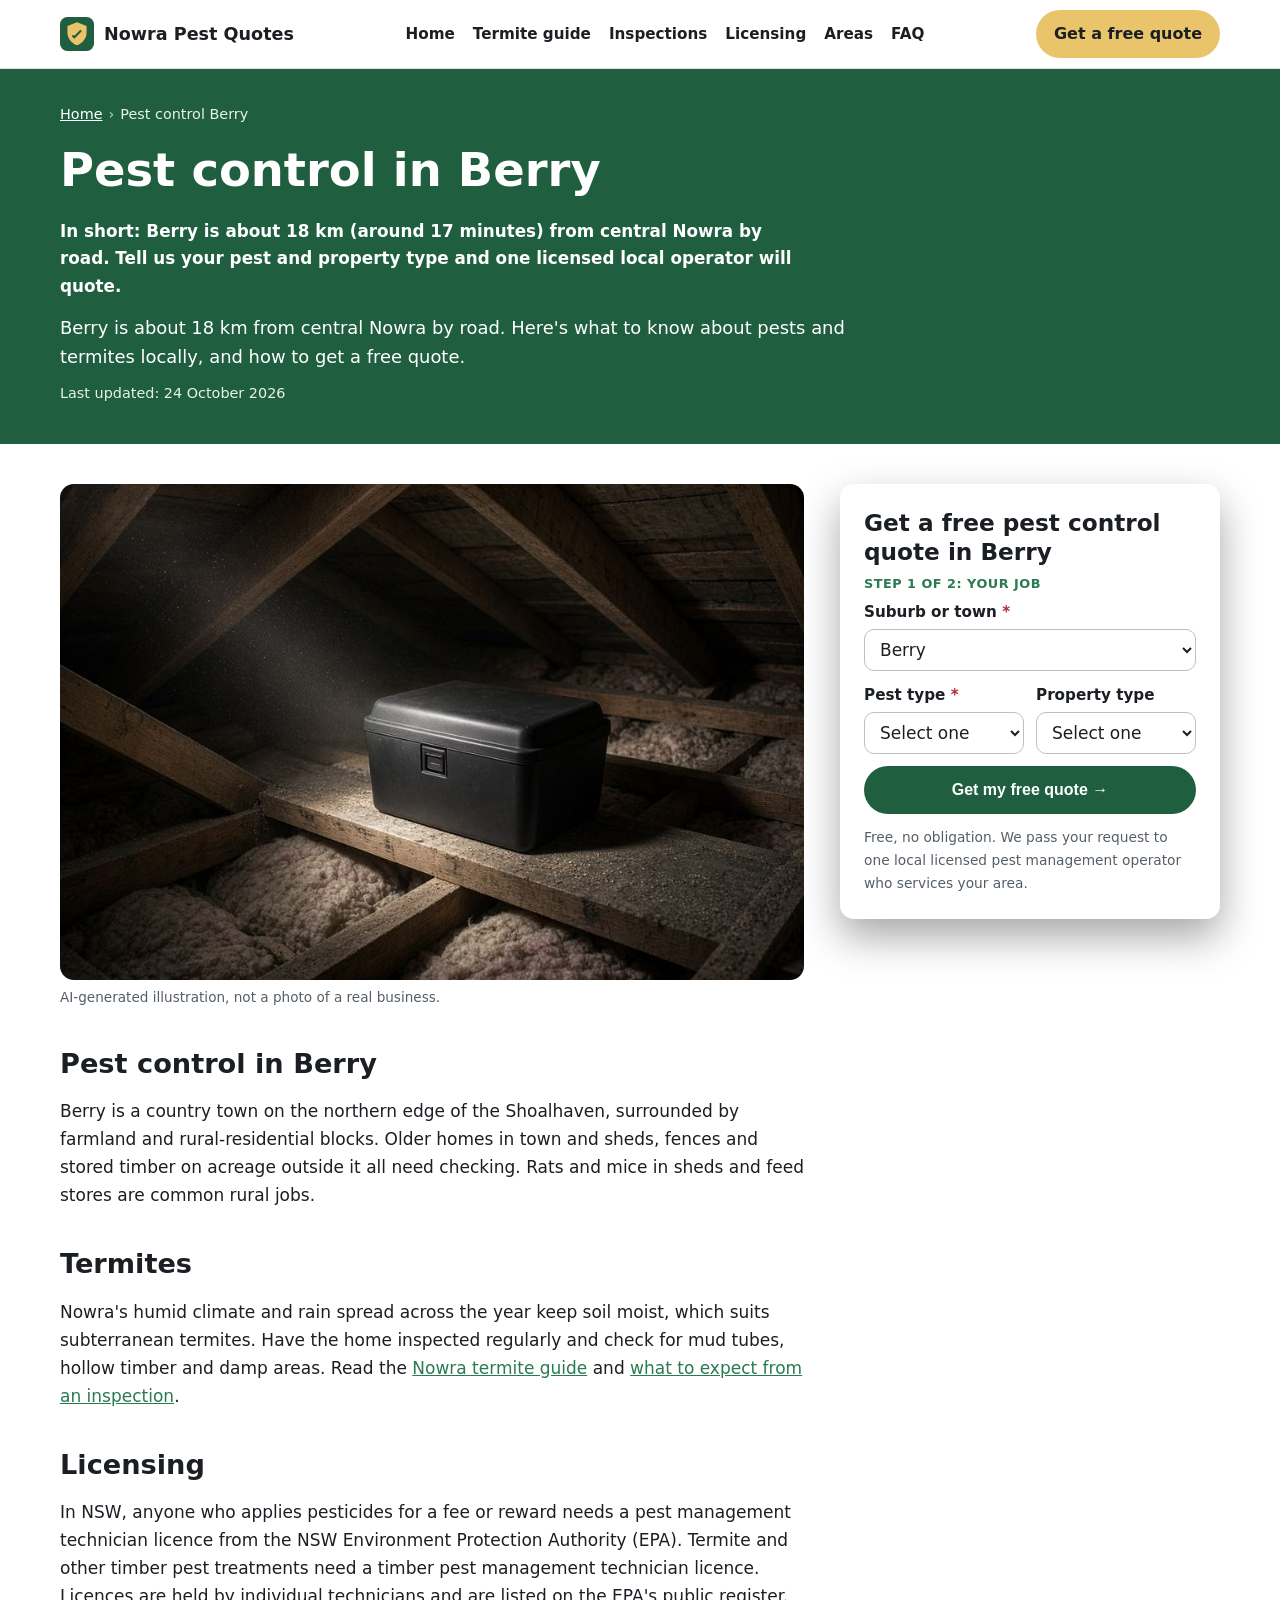
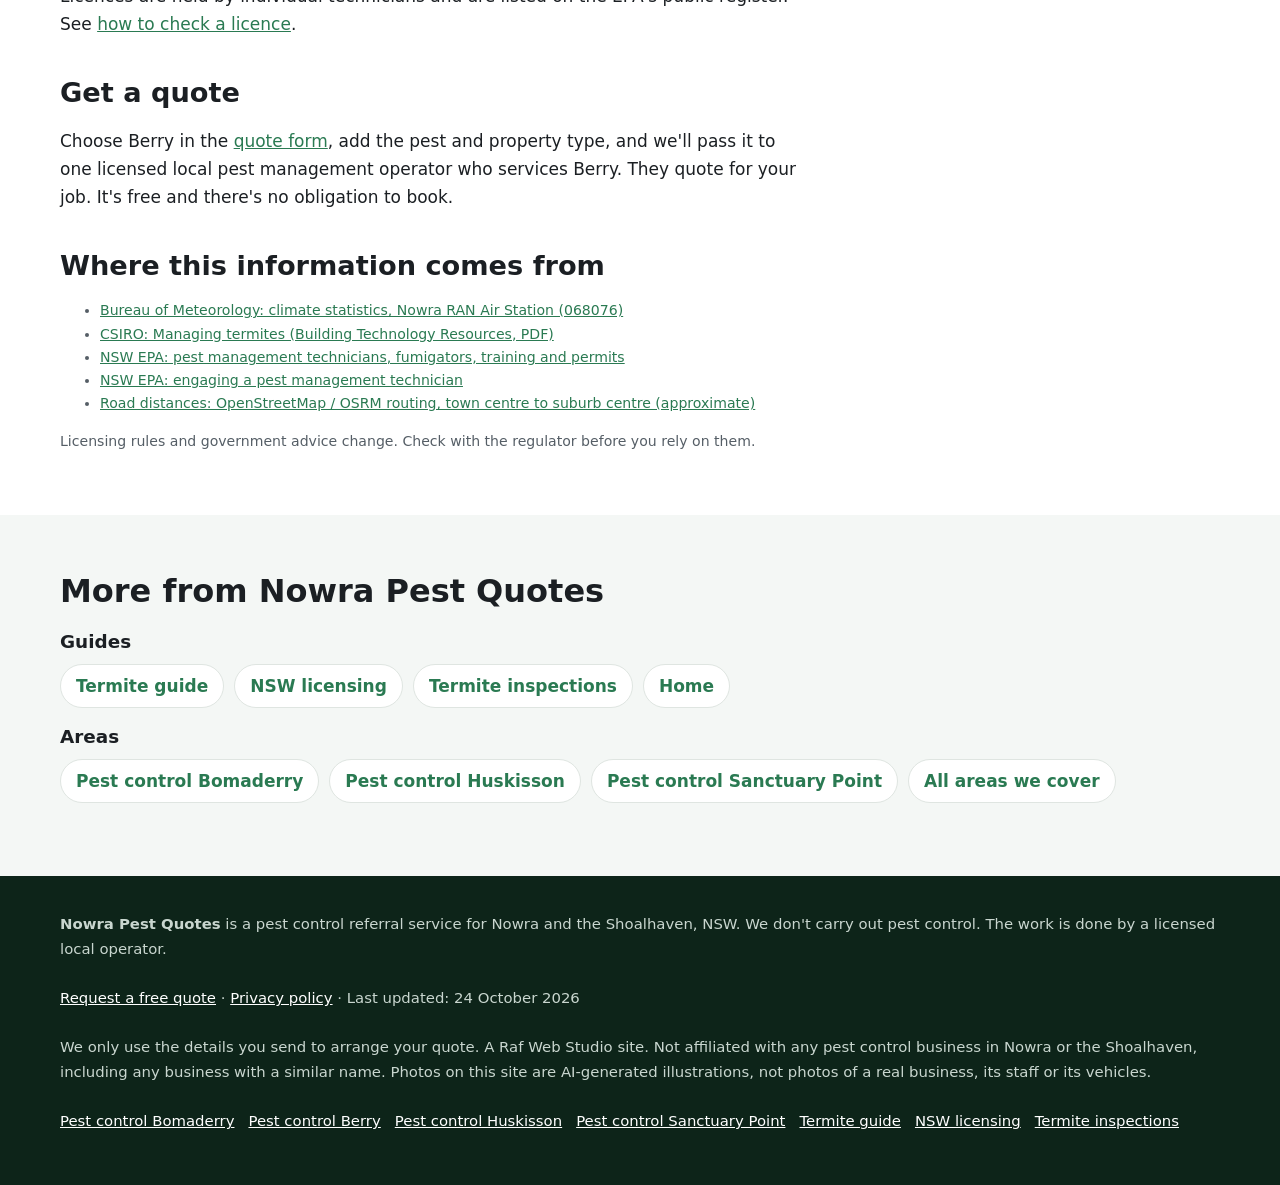
==== pest-control-berry/index.html @ e247e752 "Initial build: nowrapestcontrol.com pest control referral site (24 Oct 2026)" ====
<!doctype html>
<html lang="en-AU">
<head>
<meta charset="utf-8">
<!-- Search Console verification meta tag goes here once the property is created -->
<meta name="viewport" content="width=device-width, initial-scale=1">
<title>Pest Control Berry | Free Pest and Termite Quotes, Berry NSW</title>
<meta name="description" content="Pest control and termite inspection quotes in Berry, about 18 km from central Nowra. A free referral service: one licensed local operator quotes for your job.">
<link rel="canonical" href="https://nowrapestcontrol.com/pest-control-berry/">
<link rel="icon" href="/favicon.svg" type="image/svg+xml">
<meta name="theme-color" content="#1f5f3f">
<meta property="og:type" content="article">
<meta property="og:locale" content="en_AU">
<meta property="og:site_name" content="Nowra Pest Quotes">
<meta property="og:title" content="Pest Control Berry | Free Pest and Termite Quotes, Berry NSW">
<meta property="og:description" content="Pest control and termite inspection quotes in Berry, about 18 km from central Nowra. A free referral service: one licensed local operator quotes for your job.">
<meta property="og:url" content="https://nowrapestcontrol.com/pest-control-berry/">
<meta property="og:image" content="https://nowrapestcontrol.com/img/hero.jpg">
<meta name="twitter:card" content="summary_large_image">
<script>document.documentElement.classList.add('js')</script>
<link rel="stylesheet" href="/styles.css">

<!-- GA4: Google tag (gtag.js) goes here once the GA4 property for nowrapestcontrol.com is created.
<script async src="https://www.googletagmanager.com/gtag/js?id=G-XXXXXXXXXX"></script>
<script>window.dataLayer=window.dataLayer||[];function gtag(){dataLayer.push(arguments);}gtag('js',new Date());gtag('config','G-XXXXXXXXXX');</script>
-->

<script type="application/ld+json">
{
 "@context": "https://schema.org",
 "@type": "WebPage",
 "@id": "https://nowrapestcontrol.com/pest-control-berry/#webpage",
 "url": "https://nowrapestcontrol.com/pest-control-berry/",
 "name": "Pest Control Berry | Free Pest and Termite Quotes, Berry NSW",
 "description": "Pest control and termite inspection quotes in Berry, about 18 km from central Nowra. A free referral service: one licensed local operator quotes for your job.",
 "inLanguage": "en-AU",
 "dateModified": "2026-10-24",
 "isPartOf": {
  "@id": "https://nowrapestcontrol.com/#website"
 }
}
</script>
<script type="application/ld+json">
{
 "@context": "https://schema.org",
 "@type": "BreadcrumbList",
 "itemListElement": [
  {
   "@type": "ListItem",
   "position": 1,
   "name": "Home",
   "item": "https://nowrapestcontrol.com/"
  },
  {
   "@type": "ListItem",
   "position": 2,
   "name": "Pest control Berry",
   "item": "https://nowrapestcontrol.com/pest-control-berry/"
  }
 ]
}
</script>
<script type="application/ld+json">
{
 "@context": "https://schema.org",
 "@type": "Service",
 "@id": "https://nowrapestcontrol.com/pest-control-berry/#service",
 "name": "Pest control quotes in Berry",
 "serviceType": "Pest control",
 "description": "Pest control and termite inspection quotes in Berry, about 18 km from central Nowra. A free referral service: one licensed local operator quotes for your job.",
 "url": "https://nowrapestcontrol.com/pest-control-berry/",
 "provider": {
  "@id": "https://nowrapestcontrol.com/#business"
 },
 "areaServed": [
  {
   "@type": "Place",
   "name": "Berry, NSW"
  }
 ]
}
</script>
</head>
<body>
<a class="skip-link" href="#main">Skip to content</a>

<header class="site-header">
  <div class="wrap">
    <a class="brand" href="/" aria-label="Nowra Pest Quotes home">
      <svg viewBox="0 0 64 64" aria-hidden="true"><rect width="64" height="64" rx="14" fill="#1f5f3f"/><path d="M32 10 14 17v12c0 11 7.6 20.5 18 24 10.4-3.5 18-13 18-24V17z" fill="#e9c46a"/><path d="M27 41l-5-5 2.8-2.8L27 35.4l11.2-11.2L41 27z" fill="#1f5f3f"/></svg>
      Nowra Pest Quotes
    </a>
    <nav class="nav" aria-label="Main">
      <a href="/">Home</a>
      <a href="/termites-nowra/">Termite guide</a>
      <a href="/termite-inspection/">Inspections</a>
      <a href="/pest-control-licence-nsw/">Licensing</a>
      <a href="/#areas">Areas</a>
      <a href="/#faq">FAQ</a>
    </nav>
    <a class="btn btn-call header-call" href="#quote">Get a free quote</a>
  </div>
</header>

<main id="main">
<section class="page-hero" aria-labelledby="h1">
  <div class="wrap">
    <nav class="crumbs" aria-label="Breadcrumb"><ol><li><a href="https://nowrapestcontrol.com/">Home</a></li><li aria-current="page">Pest control Berry</li></ol></nav>
    <h1 id="h1">Pest control in Berry</h1>
    <p class="summary">In short: Berry is about 18 km (around 17 minutes) from central Nowra by road. Tell us your pest and property type and one licensed local operator will quote.</p>
    <p class="lead">Berry is about 18 km from central Nowra by road. Here's what to know about pests and termites locally, and how to get a free quote.</p>
    <p class="updated">Last updated: 24 October 2026</p>
  </div>
</section>
<div class="wrap page-grid">
  <article class="page-body">
<figure><img src="/img/card-rodent.jpg" width="900" height="600" style="aspect-ratio:3/2;object-fit:cover" alt="Illustration of a lockable rodent bait station in a roof space" decoding="async"><figcaption>AI-generated illustration, not a photo of a real business.</figcaption></figure>
<h2>Pest control in Berry</h2>
<p>Berry is a country town on the northern edge of the Shoalhaven, surrounded by farmland and rural-residential blocks. Older homes in town and sheds, fences and stored timber on acreage outside it all need checking. Rats and mice in sheds and feed stores are common rural jobs.</p>
<h2>Termites</h2>
<p>Nowra's humid climate and rain spread across the year keep soil moist, which suits subterranean termites. Have the home inspected regularly and check for mud tubes, hollow timber and damp areas. Read the <a href="/termites-nowra/">Nowra termite guide</a> and <a href="/termite-inspection/">what to expect from an inspection</a>.</p>
<h2>Licensing</h2>
<p>In NSW, anyone who applies pesticides for a fee or reward needs a pest management technician licence from the NSW Environment Protection Authority (EPA). Termite and other timber pest treatments need a timber pest management technician licence. Licences are held by individual technicians and are listed on the EPA's public register. See <a href="/pest-control-licence-nsw/">how to check a licence</a>.</p>
<h2>Get a quote</h2>
<p>Choose Berry in the <a href="#quote">quote form</a>, add the pest and property type, and we'll pass it to one licensed local pest management operator who services Berry. They quote for your job. It's free and there's no obligation to book.</p>
<h2>Where this information comes from</h2>
<ul class="sources"><li><a href="http://www.bom.gov.au/climate/averages/tables/cw_068076.shtml" rel="noopener">Bureau of Meteorology: climate statistics, Nowra RAN Air Station (068076)</a></li><li><a href="https://research.csiro.au/infratech/wp-content/uploads/sites/38/2024/12/3013%5FManagingTermites%5FWCAG.pdf" rel="noopener">CSIRO: Managing termites (Building Technology Resources, PDF)</a></li><li><a href="https://www.epa.nsw.gov.au/Your-environment/Pesticides/Licences-and-advice-for-occupational-pesticide-users/pest-management-technicians-fumigators-training-permits" rel="noopener">NSW EPA: pest management technicians, fumigators, training and permits</a></li><li><a href="https://www.epa.nsw.gov.au/Your-environment/Pesticides/pesticide-use-nsw/engaging-a-pest-management-technician" rel="noopener">NSW EPA: engaging a pest management technician</a></li><li><a href="https://www.openstreetmap.org/" rel="noopener">Road distances: OpenStreetMap / OSRM routing, town centre to suburb centre (approximate)</a></li></ul>
<p class="sources">Licensing rules and government advice change. Check with the regulator before you rely on them.</p>

  </article>
  <aside class="page-aside">
    <div class="hero-form-card" id="quote">
      <h2 id="quote-h">Get a free pest control quote in Berry</h2>
      <form class="quote-form two-step" id="quote-form" action="https://formsubmit.co/quotes@nowrapestcontrol.com" method="post" novalidate>
        <input type="hidden" name="_subject" value="New quote request – nowrapestcontrol.com">
        <input type="hidden" name="_captcha" value="true">
        <input type="hidden" name="_template" value="table">
        <input type="hidden" name="_next" value="https://nowrapestcontrol.com/thanks.html">
        <input type="text" name="_honey" style="display:none" tabindex="-1" autocomplete="off" aria-hidden="true">
        <input type="hidden" name="source" value="nowrapestcontrol.com">
        <input type="hidden" name="page" value="/pest-control-berry/">
        <fieldset class="step step-1">
          <legend class="step-label">Step 1 of 2: your job</legend>
          <div class="full"><label for="suburb">Suburb or town <span class="req" aria-hidden="true">*</span></label>
            <select id="suburb" name="suburb" required><option value="">Choose your suburb</option><option>Nowra</option><option>North Nowra</option><option>South Nowra</option><option>West Nowra</option><option>Bomaderry</option><option>Worrigee</option><option>Cambewarra</option><option>Terara</option><option selected>Berry</option><option>Shoalhaven Heads</option><option>Greenwell Point</option><option>Culburra Beach</option><option>Callala Bay</option><option>Huskisson</option><option>Vincentia</option><option>St Georges Basin</option><option>Sanctuary Point</option><option>Basin View</option><option>Erowal Bay</option><option>Sussex Inlet</option><option>Ulladulla</option><option value="Other">Other (tell us below)</option></select></div>
          <div class="full other-wrap"><label for="suburb_other">Other suburb or town</label><input id="suburb_other" name="suburb_other" type="text" autocomplete="address-level2"></div>
          <div><label for="pest">Pest type <span class="req" aria-hidden="true">*</span></label>
            <select id="pest" name="pest_type" required><option value="">Select one</option><option>Termites: inspection</option><option>Termites: treatment or barrier</option><option>Pre-purchase timber pest inspection</option><option>General pest treatment</option><option>Cockroaches</option><option>Spiders</option><option>Rats or mice</option><option>Ants</option><option>Possum in the roof (licensed handler only)</option><option>Other or not sure</option></select></div>
          <div><label for="property">Property type</label>
            <select id="property" name="property_type"><option value="Not stated">Select one</option><option>House</option><option>Unit or townhouse</option><option>Rental (tenant or landlord)</option><option>Home I'm buying</option><option>Business or commercial</option><option>Farm or rural property</option></select></div>
          <div class="full js-only"><button class="btn btn-primary btn-block" type="button" id="to-step-2">Get my free quote →</button></div>
          <p class="microcopy full">Free, no obligation. We pass your request to one local licensed pest management operator who services your area.</p>
          <p class="form-error full" id="step1-error" role="alert" hidden>Please choose your suburb and pest type.</p>
        </fieldset>
        <fieldset class="step step-2" id="step-2">
          <legend class="step-label">Step 2 of 2: your details</legend>
          <div><label for="name">Name <span class="req" aria-hidden="true">*</span></label><input id="name" name="name" type="text" autocomplete="name" required></div>
          <div><label for="phone">Phone <span class="req" aria-hidden="true">*</span></label><input id="phone" name="phone" type="tel" autocomplete="tel" inputmode="tel" required></div>
          <div><label for="email">Email</label><input id="email" name="email" type="email" autocomplete="email"></div>
          <div><label for="date">Preferred date</label><input id="date" name="preferred_date" type="date"></div>
          <div class="full"><label for="message">Anything else?</label><textarea id="message" name="message" rows="2" placeholder="e.g. raised timber floor, mud tubes on a pier, last treated years ago"></textarea></div>
          <p class="consent full">By sending this form you agree we can share your details with one local licensed pest management operator so they can quote for your job. See our <a href="/privacy.html">privacy policy</a>.</p>
          <div class="full step2-actions"><button class="btn btn-primary" type="submit">Send my quote request</button><button class="btn-link js-only" type="button" id="back-1">← Back</button></div>
        </fieldset>
      </form>
    </div>
  </aside>
</div>
<section class="alt" aria-labelledby="more-h">
  <div class="wrap">
    <h2 id="more-h">More from Nowra Pest Quotes</h2>
    <h3>Guides</h3>
    <ul class="link-list"><li><a href="/termites-nowra/">Termite guide</a></li><li><a href="/pest-control-licence-nsw/">NSW licensing</a></li><li><a href="/termite-inspection/">Termite inspections</a></li><li><a href="/">Home</a></li></ul>
    <h3>Areas</h3>
    <ul class="link-list"><li><a href="/pest-control-bomaderry/">Pest control Bomaderry</a></li><li><a href="/pest-control-huskisson/">Pest control Huskisson</a></li><li><a href="/pest-control-sanctuary-point/">Pest control Sanctuary Point</a></li><li><a href="/#areas">All areas we cover</a></li></ul>
  </div>
</section>
</main>

<footer class="site-footer">
  <div class="wrap">
    <p><strong>Nowra Pest Quotes</strong> is a pest control referral service for Nowra and the Shoalhaven, NSW. We don't carry out pest control. The work is done by a licensed local operator.</p>
    <p><a href="#quote">Request a free quote</a> · <a href="/privacy.html">Privacy policy</a> · Last updated: 24 October 2026</p>
    <p>We only use the details you send to arrange your quote. A Raf Web Studio site. Not affiliated with any pest control business in Nowra or the Shoalhaven, including any business with a similar name. Photos on this site are AI-generated illustrations, not photos of a real business, its staff or its vehicles.</p>
    <p class="footer-links"><a href="/pest-control-bomaderry/">Pest control Bomaderry</a> <a href="/pest-control-berry/">Pest control Berry</a> <a href="/pest-control-huskisson/">Pest control Huskisson</a> <a href="/pest-control-sanctuary-point/">Pest control Sanctuary Point</a> <a href="/termites-nowra/">Termite guide</a> <a href="/pest-control-licence-nsw/">NSW licensing</a> <a href="/termite-inspection/">Termite inspections</a></p>
  </div>
</footer>

<div class="mobile-call" aria-label="Quick contact">
  <a class="btn btn-call" href="#quote">Get a free quote</a>
</div>
<script src="/form.js" defer></script>
</body>
</html>
---- styles.css ----
:root{
  --green:#1f5f3f;--green-2:#2a7a52;--yellow:#e9c46a;--ink:#1b1f23;--muted:#555e66;
  --bg:#ffffff;--soft:#f4f7f5;--line:#dfe5e1;--radius:14px;--max:1200px;
}
*{box-sizing:border-box}
html{scroll-behavior:smooth}
body{margin:0;font-family:system-ui,-apple-system,"Segoe UI",Roboto,Arial,sans-serif;color:var(--ink);background:var(--bg);line-height:1.65;font-size:17px;padding-bottom:72px}
@media(min-width:800px){body{padding-bottom:0}}
img,svg{max-width:100%}
a{color:var(--green-2)}
a:focus-visible,button:focus-visible,input:focus-visible,select:focus-visible,textarea:focus-visible{outline:3px solid var(--yellow);outline-offset:2px}
.wrap{max-width:var(--max);margin:0 auto;padding:0 20px}
.skip-link{position:absolute;left:-999px;top:0;background:#fff;padding:8px 12px;z-index:100}
.skip-link:focus{left:8px}
h1,h2,h3{line-height:1.25;margin:0 0 .6em}
h1{font-size:clamp(1.9rem,4.5vw,2.9rem)}
h2{font-size:clamp(1.5rem,3vw,2rem);margin-top:0}
h3{font-size:1.15rem}
p{margin:0 0 1em}

/* header */
.site-header{background:#fff;border-bottom:1px solid var(--line);position:sticky;top:0;z-index:50}
.site-header .wrap{display:flex;align-items:center;justify-content:space-between;gap:16px;padding-top:10px;padding-bottom:10px}
.brand{display:flex;align-items:center;gap:10px;font-weight:800;color:var(--ink);text-decoration:none;font-size:1.1rem}
.brand svg{width:34px;height:34px}
.nav{display:none;gap:18px}
.nav a{color:var(--ink);text-decoration:none;font-weight:600;font-size:.95rem}
.nav a:hover{color:var(--green-2)}
@media(min-width:900px){.nav{display:flex}}

/* buttons */
.btn{display:inline-flex;align-items:center;justify-content:center;gap:8px;font-weight:700;border-radius:999px;padding:13px 22px;text-decoration:none;border:2px solid transparent;cursor:pointer;font-size:1rem}
.btn svg{width:20px;height:20px}
.btn-call{background:var(--yellow);color:#1b1f23}
.btn-call:hover{background:#e9c46a}
.btn-ghost{background:transparent;color:#fff;border-color:rgba(255,255,255,.7)}
.btn-ghost:hover{background:rgba(255,255,255,.12)}
.btn-primary{background:var(--green);color:#fff}
.btn-primary:hover{background:var(--green-2)}
.header-call{display:none}
@media(min-width:600px){.header-call{display:inline-flex;padding:9px 16px}}

/* hero */
.hero{background:linear-gradient(135deg,#1f5f3f 0%,#2a7a52 60%,#2a7a52 100%);color:#fff;padding:48px 0 56px}
.hero .wrap{display:grid;gap:32px}
@media(min-width:900px){.hero .wrap{grid-template-columns:1.15fr .85fr;align-items:center}}
.hero p.lead{font-size:1.15rem;color:#e6f2ec;max-width:38em}
.hero .ctas{display:flex;flex-wrap:wrap;gap:12px;margin:22px 0 18px}
.ticks{list-style:none;padding:0;margin:0;display:grid;gap:6px;color:#e6f2ec}
.ticks li{display:flex;gap:8px;align-items:flex-start}
.ticks svg{flex:0 0 20px;width:20px;height:20px;margin-top:3px}
.hero-card{background:#fff;color:var(--ink);border-radius:var(--radius);padding:22px;box-shadow:0 12px 30px rgba(0,0,0,.18)}
.hero-card h2{font-size:1.25rem}
.hero-card ol{margin:0;padding-left:1.2em}
.hero-card li{margin-bottom:.5em}

/* sections */
section{padding:56px 0}
section.alt{background:var(--soft)}
.intro{max-width:46em}
.grid{display:grid;gap:18px}
@media(min-width:700px){.grid-2{grid-template-columns:1fr 1fr}.grid-3{grid-template-columns:repeat(3,1fr)}}
.card{background:#fff;border:1px solid var(--line);border-radius:var(--radius);padding:20px}
.card .size{display:inline-block;background:var(--green);color:#fff;font-weight:800;border-radius:8px;padding:3px 10px;margin-bottom:8px}
.icon{width:36px;height:36px;color:var(--green);margin-bottom:6px}

table{width:100%;border-collapse:collapse;background:#fff;border-radius:var(--radius);overflow:hidden;border:1px solid var(--line)}
caption{text-align:left;font-weight:700;padding:0 0 10px}
th,td{padding:12px 14px;text-align:left;border-bottom:1px solid var(--line);vertical-align:top}
th{background:#e9f1ec;font-size:.95rem}
.table-scroll{overflow-x:auto}
.note{font-size:.93rem;color:var(--muted)}
.yes h3{color:var(--green)}
.no h3{color:#b02a37}
ul.clean{padding-left:1.1em;margin:0}
ul.clean li{margin-bottom:.35em}

.areas{display:flex;flex-wrap:wrap;gap:8px;list-style:none;padding:0;margin:0 0 1em}
.areas li{background:#fff;border:1px solid var(--line);border-radius:999px;padding:6px 14px;font-size:.95rem}

/* faq */
details{background:#fff;border:1px solid var(--line);border-radius:var(--radius);padding:4px 18px;margin-bottom:10px}
summary{cursor:pointer;font-weight:700;padding:12px 0;list-style:none}
summary::-webkit-details-marker{display:none}
summary::after{content:"+";float:right;font-size:1.3rem;line-height:1;color:var(--green)}
details[open] summary::after{content:"–"}

/* form */
.quote{background:var(--green);color:#fff}
.quote .wrap{display:grid;gap:28px}
@media(min-width:900px){.quote .wrap{grid-template-columns:.8fr 1.2fr}}
.quote p{color:#e6f2ec}
form.quote-form{background:#fff;color:var(--ink);border-radius:var(--radius);padding:22px;display:grid;gap:14px}
@media(min-width:600px){form.quote-form{grid-template-columns:1fr 1fr}.full{grid-column:1/-1}}
label{display:block;font-weight:600;font-size:.95rem;margin-bottom:4px}
input,select,textarea{width:100%;font:inherit;padding:11px 12px;border:1.5px solid #b8c4bd;border-radius:10px;background:#fff;color:var(--ink)}
textarea{min-height:110px;resize:vertical}
.req{color:#b02a37}
.consent{font-size:.88rem;color:var(--muted)}

/* footer */
.site-footer{background:#0d2419;color:#c9d6cf;padding:36px 0;font-size:.93rem}
.site-footer a{color:#fff}
.site-footer .wrap{display:grid;gap:10px}

/* sticky mobile call bar */
.mobile-call{position:fixed;left:0;right:0;bottom:0;z-index:60;display:flex;gap:8px;padding:10px 12px;background:#fff;border-top:1px solid var(--line);box-shadow:0 -6px 18px rgba(0,0,0,.08)}
.mobile-call .btn{flex:1;padding:12px 10px}
@media(min-width:800px){.mobile-call{display:none}}

.legal{max-width:46em;padding:40px 20px 60px;margin:0 auto}
.legal h1{font-size:2rem}

/* images */
.about-grid{display:grid;gap:28px;align-items:center}
@media(min-width:900px){.about-grid{grid-template-columns:1.2fr .8fr}}
figure{margin:0}
.photo img{width:100%;height:auto;display:block;border-radius:var(--radius)}
.photo figcaption,.size-figs figcaption{font-size:.85rem;color:var(--muted);margin-top:6px}
.local-photo{max-width:720px;margin-top:8px}
.size-figs{display:grid;gap:14px;margin:6px 0 10px;grid-template-columns:1fr}
@media(min-width:600px){.size-figs{grid-template-columns:1fr 1fr}}
.size-figs img{width:100%;height:auto;display:block;border-radius:10px;border:1px solid var(--line);background:#f4f7f5}
.size-figs figcaption{font-weight:700;color:var(--ink)}
.credits{font-size:.8rem;color:#9fb3a8}

/* banner hero */
.hero{position:relative;overflow:hidden;background:#0d2419;padding:56px 0 64px}
.hero-bg,.hero-bg img{position:absolute;inset:0;width:100%;height:100%}
.hero-bg img{object-fit:cover;object-position:center 40%;filter:brightness(1.08)}
.hero::before{content:"";position:absolute;inset:0;z-index:1;background:linear-gradient(90deg,rgba(8,24,16,.58) 0%,rgba(8,24,16,.36) 45%,rgba(8,24,16,.14) 100%)}
.hero .wrap.hero-grid{position:relative;z-index:2;display:grid;gap:32px;align-items:center}
@media(min-width:960px){.hero .wrap.hero-grid{grid-template-columns:1.05fr .95fr;gap:48px}.hero{padding:72px 0 80px}}
.hero h1{text-shadow:0 2px 4px rgba(0,0,0,.45),0 4px 22px rgba(0,0,0,.45)}
.hero .lead,.hero .updated{text-shadow:0 1px 3px rgba(0,0,0,.6)}
.hero-copy .ticks{margin:6px 0 20px}
.hero-copy .ctas{margin:0}
.hero-form-card{background:#fff;color:var(--ink);border-radius:var(--radius);padding:24px;box-shadow:0 18px 40px rgba(0,0,0,.35);scroll-margin-top:80px}
.hero-form-card h2{font-size:1.45rem;margin-bottom:.3em}
.hero-form-card .form-intro{color:var(--muted);font-size:.95rem;margin-bottom:12px}
.hero-form-card form.quote-form{padding:0;box-shadow:none;border-radius:0;gap:12px}
.hero-form-card input,.hero-form-card select,.hero-form-card textarea{padding:9px 11px}
.hero-form-card textarea{min-height:72px}
.hero-form-card .consent{margin:10px 0 0}
.photo-credit{position:absolute;right:10px;bottom:6px;z-index:2;margin:0;font-size:.72rem;color:rgba(255,255,255,.8)}
.photo-credit a{color:#fff}
.how-card{background:#fff;color:var(--ink);border-radius:var(--radius);padding:22px}
.how-card ol{margin:0;padding-left:1.2em}.how-card li{margin-bottom:.5em}

/* v2 */
.hero .lead{color:#fff}
.updated{font-size:.85rem;color:#e6f2ec;margin:14px 0 0}
.updated-dark{font-size:.9rem;color:var(--muted);font-weight:600;margin-top:-.4em}
fieldset{border:0;margin:0;padding:0;min-width:0}
.step{display:grid;gap:12px;grid-template-columns:1fr}
@media(min-width:600px){.step{grid-template-columns:1fr 1fr}}
.step-label{font-size:.8rem;font-weight:700;text-transform:uppercase;letter-spacing:.04em;color:var(--green-2);margin-bottom:6px;padding:0}
.step-2{margin-top:16px}
.js .is-step-1 .step-2{display:none}
.js .is-step-2 .step-1{display:none}
.js .is-step-2 .step-2{margin-top:0}
.js-only{display:none}
.js .js-only{display:block}
.js .step2-actions .js-only{display:inline-block}
.other-wrap{display:none}.other-wrap.show{display:block}
html:not(.js) .other-wrap{display:block}
.btn-block{width:100%}
.btn-link{background:none;border:0;color:var(--green-2);font:inherit;font-weight:600;cursor:pointer;margin-left:14px;text-decoration:underline}
.microcopy{font-size:.86rem;color:var(--muted);margin:0}
.form-error{color:#b02a37;font-weight:600;font-size:.9rem;margin:0}
[aria-invalid="true"]{border-color:#b02a37}
.hero-form-card .quote-form{display:block}
.trust{background:#0d2419;color:#e6f2ec;padding:16px 0}
.trust-list{list-style:none;margin:0 auto;display:grid;gap:10px 24px;grid-template-columns:1fr}
@media(min-width:700px){.trust-list{grid-template-columns:1fr 1fr}}
@media(min-width:1000px){.trust-list{grid-template-columns:repeat(4,1fr)}}
.trust-list li{display:flex;gap:8px;align-items:flex-start;font-size:.95rem}
.trust-list svg{flex:0 0 20px;width:20px;height:20px;color:var(--yellow);margin-top:3px}
.trust-list strong{color:#fff}
ol.steps{list-style:none;padding:0;margin:0 0 16px}
.step-num{display:inline-grid;place-items:center;width:34px;height:34px;border-radius:50%;background:var(--yellow);color:#1b1f23;font-weight:800;margin-bottom:8px}
.equiv{font-weight:700;color:var(--green-2);margin:-.2em 0 .5em}
.price-table td{white-space:nowrap}
.area-groups{display:grid;gap:8px 28px;margin-bottom:12px}
@media(min-width:800px){.area-groups{grid-template-columns:1fr 1fr}}
.area-group h3{font-size:1rem;margin:10px 0 8px}
/* photo cards */
.photo-cards{display:grid;gap:20px;grid-template-columns:1fr;margin:10px 0 28px}
@media(min-width:620px){.photo-cards{grid-template-columns:1fr 1fr}}
@media(min-width:1000px){.photo-cards{grid-template-columns:repeat(4,1fr)}}
.photo-card{position:relative;display:flex;flex-direction:column;background:#fff;border:1px solid var(--line);border-radius:var(--radius);overflow:hidden;text-decoration:none;color:var(--ink);box-shadow:0 6px 18px rgba(0,0,0,.06);transition:transform .15s,box-shadow .15s}
.photo-card:hover{transform:translateY(-2px);box-shadow:0 10px 24px rgba(0,0,0,.1)}
.pc-img{display:block;aspect-ratio:4/3;overflow:hidden;background:#f4f7f5}
.pc-img img{width:100%;height:100%;object-fit:cover;display:block}
.pc-svg img{object-fit:contain;padding:12px}
.pc-icon{position:absolute;left:18px;top:-26px;width:52px;height:52px;border-radius:50%;background:var(--yellow);color:#0d2419;display:grid;place-items:center;border:4px solid #fff;box-shadow:0 4px 10px rgba(0,0,0,.15)}
.pc-icon svg{width:24px;height:24px}
.pc-body{position:relative;display:block;padding:34px 18px 18px}
.pc-title{display:block;font-size:1.1rem;margin-bottom:6px}
.pc-text{display:block;font-size:.95rem;color:var(--muted)}
.more-jobs h3{margin-bottom:.4em}
/* truck band */
.band-wrap{padding:8px 0 48px}
.truck-band{position:relative;border-radius:var(--radius);overflow:hidden;min-height:260px;display:flex;align-items:flex-end}
.truck-band img{position:absolute;inset:0;width:100%;height:100%;object-fit:cover;object-position:center 60%}
.truck-band::after{content:"";position:absolute;inset:0;background:linear-gradient(90deg,rgba(8,24,16,.72) 0%,rgba(8,24,16,.35) 55%,rgba(8,24,16,0) 100%)}
.band-text{position:relative;z-index:1;padding:28px;max-width:560px}
.band-line{color:#fff;font-size:clamp(1.4rem,3vw,2rem);font-weight:800;line-height:1.2;margin:0 0 16px;text-shadow:0 2px 8px rgba(0,0,0,.4)}
@media(min-width:900px){.truck-band{min-height:420px;align-items:center}.band-text{padding:44px}}
.closing-inner{display:grid;gap:12px;align-items:center}
@media(min-width:900px){.quote .wrap.closing-inner{grid-template-columns:1fr auto}}
.closing-grid{display:grid;gap:28px;align-items:center}
@media(min-width:900px){.quote .wrap.closing-grid{grid-template-columns:.9fr 1.1fr}}
.closing-photo img{width:100%;height:auto;display:block;border-radius:var(--radius);box-shadow:0 12px 30px rgba(0,0,0,.25)}

/* How it works step photos */
.step-card{padding:0;overflow:hidden;display:flex;flex-direction:column}
.step-img{display:block;aspect-ratio:3/2;background:#e9efe9}
.step-img img{display:block;width:100%;height:100%;object-fit:cover;border-radius:var(--radius) var(--radius) 0 0}
.step-body{position:relative;padding:30px 20px 20px}
.step-card .step-num{position:absolute;top:-21px;left:20px;width:42px;height:42px;margin:0;font-size:1.1rem;border:3px solid #fff;box-shadow:0 2px 6px rgba(0,0,0,.18)}
.step-card h3{margin-top:0}

/* seo-pages-v1 */
.page-hero{background:var(--green);color:#fff;padding:34px 0 38px}
.page-hero h1{color:#fff;margin-bottom:.4em}
.page-hero .lead{color:#fff;font-size:1.12rem;max-width:44em;margin-bottom:.6em}
.page-hero .updated{color:#e6f2ec;font-size:.9rem;margin:0}
.crumbs{font-size:.9rem;margin-bottom:14px;color:#e6f2ec}
.crumbs ol{list-style:none;padding:0;margin:0;display:flex;flex-wrap:wrap;gap:6px}
.crumbs li+li::before{content:"›";margin-right:6px;opacity:.8}
.crumbs a{color:#fff}
.page-grid{display:grid;gap:36px;padding-top:40px;padding-bottom:48px}
@media(min-width:960px){.page-grid{grid-template-columns:minmax(0,1fr) 380px;align-items:start}.page-aside{position:sticky;top:84px}}
.page-body h2{margin-top:1.4em;font-size:clamp(1.3rem,2.6vw,1.7rem)}
.page-body h2:first-child{margin-top:0}
.page-body figure{margin:0 0 1.4em}
.page-body figure img{width:100%;height:auto;border-radius:var(--radius);display:block}
.page-body figcaption{font-size:.85rem;color:var(--muted);margin-top:6px}
.page-body table{width:100%;border-collapse:collapse;margin:0 0 1.2em}
.page-body th,.page-body td{border:1px solid var(--line);padding:8px 10px;text-align:left;vertical-align:top}
.page-body .callout{background:var(--soft);border-left:4px solid var(--green);padding:14px 16px;border-radius:8px;margin:0 0 1.2em}
.page-body .sources{font-size:.88rem;color:var(--muted)}
.link-list{display:flex;flex-wrap:wrap;gap:10px;list-style:none;padding:0;margin:0 0 1em}
.link-list a{display:inline-block;background:#fff;border:1px solid var(--line);border-radius:999px;padding:7px 15px;text-decoration:none;font-weight:600}
.link-list a:hover{border-color:var(--green)}
.areas a{text-decoration:none;font-weight:600}
.guide-cards{display:grid;gap:16px}
@media(min-width:700px){.guide-cards{grid-template-columns:repeat(3,1fr)}}
.guide-cards a{display:block;background:#fff;border:1px solid var(--line);border-radius:var(--radius);padding:18px;text-decoration:none;color:var(--ink)}
.guide-cards a strong{display:block;color:var(--green-2);font-size:1.08rem;margin-bottom:4px}
.guide-cards a:hover{border-color:var(--green)}
.footer-links{display:flex;flex-wrap:wrap;gap:6px 14px}

/* summary-v1 */
.summary{font-size:1.05rem;font-weight:600;max-width:44em;margin:0 0 .7em}
.hero .summary,.page-hero .summary{color:#fff}

/* site-specific */
.photo-note{font-size:.8rem;color:var(--muted);margin-top:8px}
.disclaimer{background:#fff8e6;border:1px solid #f0d58a;border-radius:var(--radius);padding:16px 18px;font-size:.95rem}

/* summary-v1 */
.summary{font-size:1.05rem;font-weight:600;max-width:44em;margin:0 0 .7em}
.hero .summary,.page-hero .summary{color:#fff}
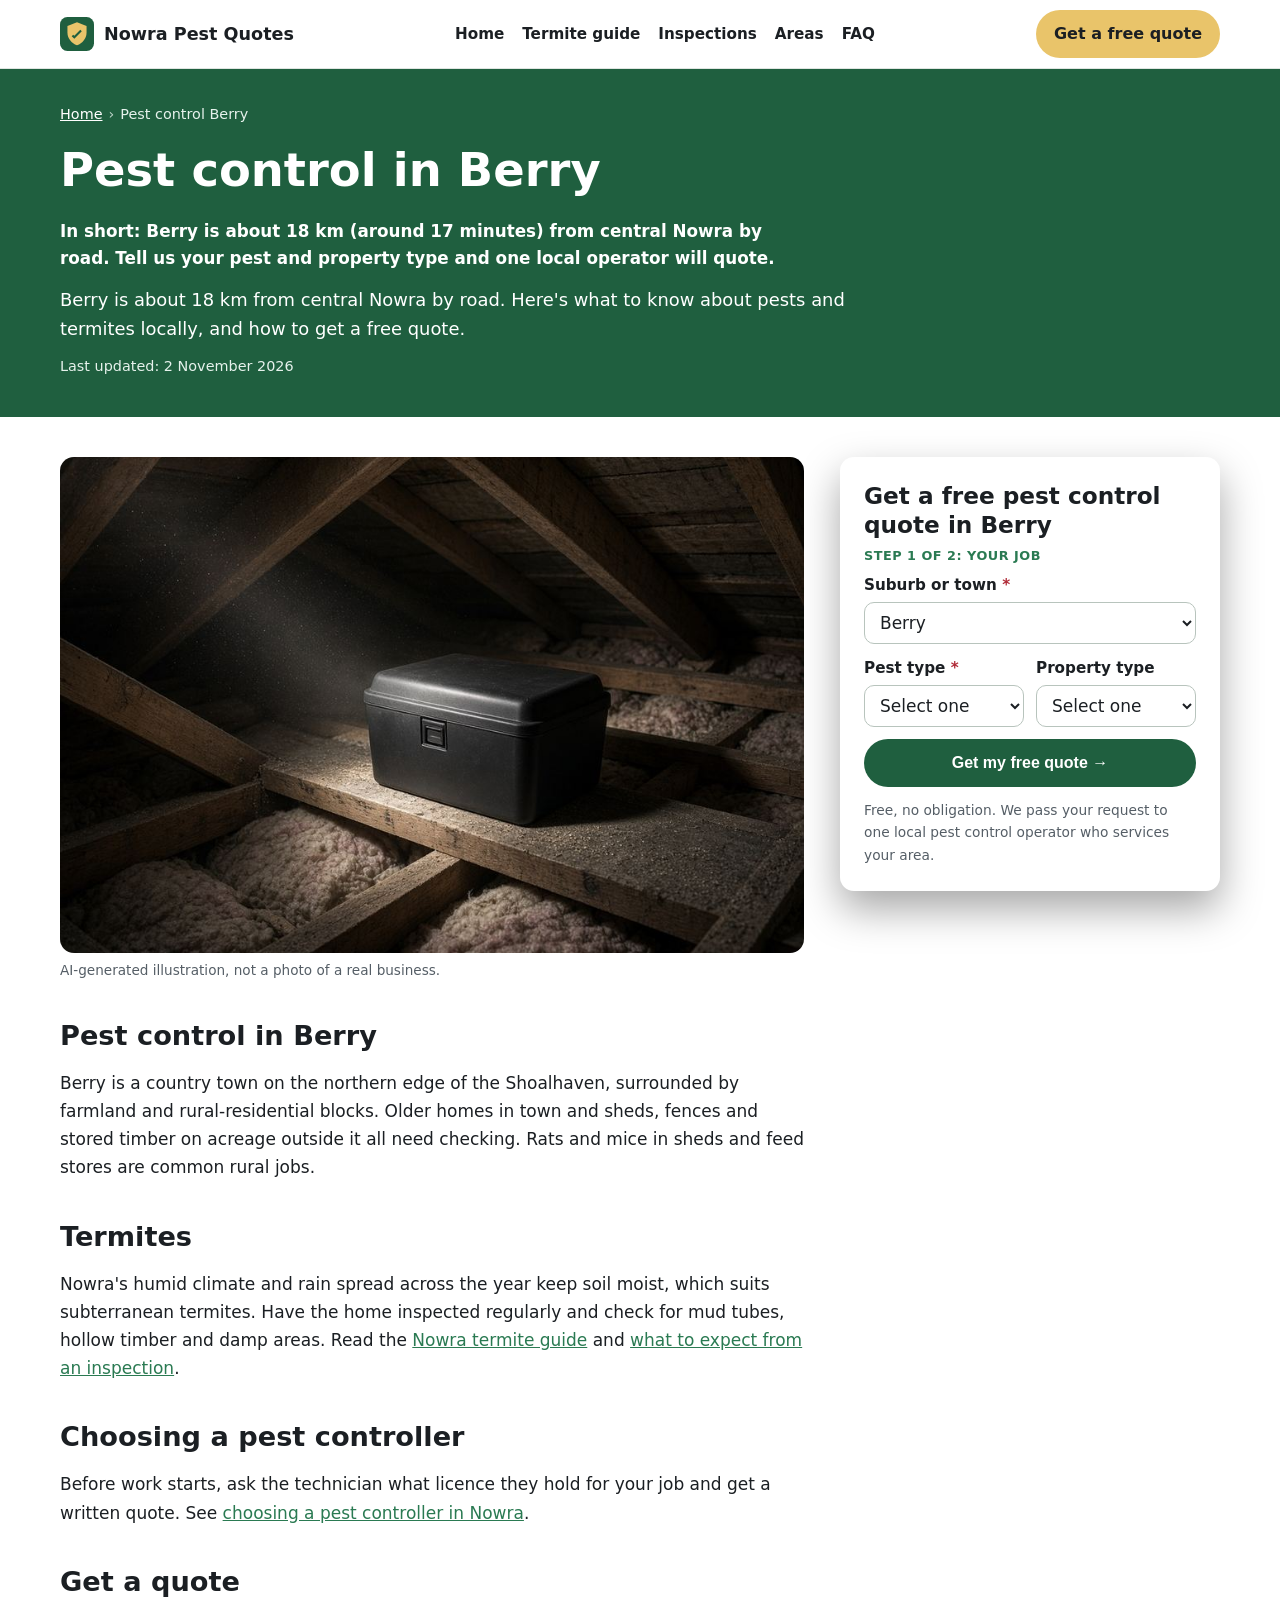
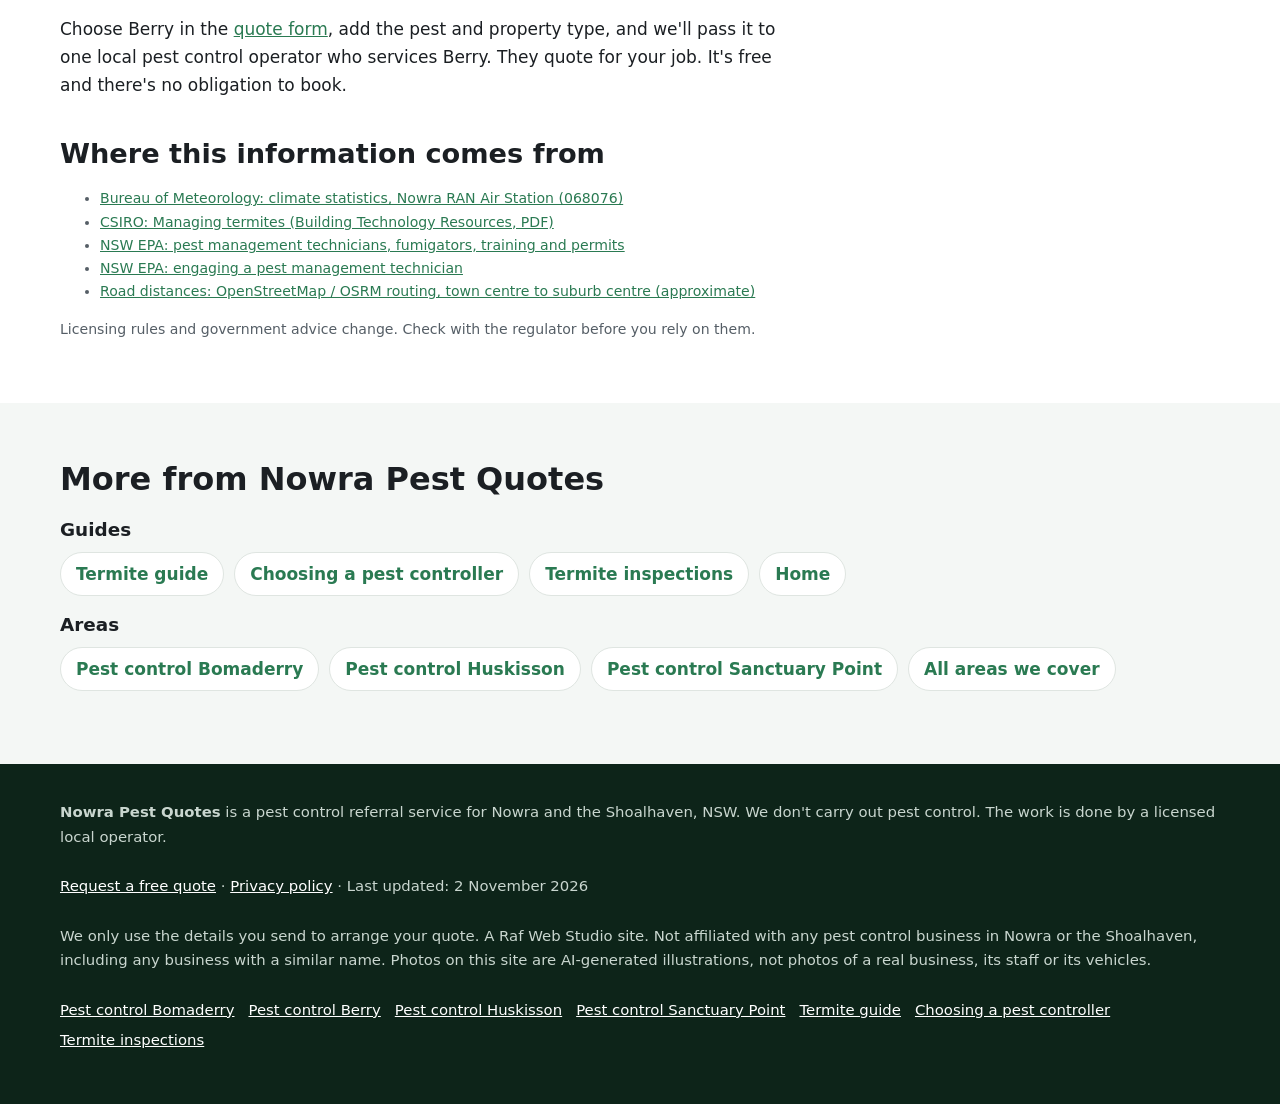
==== commit a31559aa: "SEO batch 4: target 'Pest Control Nowra' (title, H1, lead, meta), tone down licensing wording, licen" ====
--- a/pest-control-berry/index.html
+++ b/pest-control-berry/index.html
@@ -5,7 +5,7 @@
 <!-- Search Console verification meta tag goes here once the property is created -->
 <meta name="viewport" content="width=device-width, initial-scale=1">
 <title>Pest Control Berry | Free Pest and Termite Quotes, Berry NSW</title>
-<meta name="description" content="Pest control and termite inspection quotes in Berry, about 18 km from central Nowra. A free referral service: one licensed local operator quotes for your job.">
+<meta name="description" content="Pest control and termite inspection quotes in Berry, about 18 km from central Nowra. A free referral service: one local operator quotes for your job.">
 <link rel="canonical" href="https://nowrapestcontrol.com/pest-control-berry/">
 <link rel="icon" href="/favicon.svg" type="image/svg+xml">
 <meta name="theme-color" content="#1f5f3f">
@@ -13,17 +13,21 @@
 <meta property="og:locale" content="en_AU">
 <meta property="og:site_name" content="Nowra Pest Quotes">
 <meta property="og:title" content="Pest Control Berry | Free Pest and Termite Quotes, Berry NSW">
-<meta property="og:description" content="Pest control and termite inspection quotes in Berry, about 18 km from central Nowra. A free referral service: one licensed local operator quotes for your job.">
+<meta property="og:description" content="Pest control and termite inspection quotes in Berry, about 18 km from central Nowra. A free referral service: one local operator quotes for your job.">
 <meta property="og:url" content="https://nowrapestcontrol.com/pest-control-berry/">
 <meta property="og:image" content="https://nowrapestcontrol.com/img/hero.jpg">
 <meta name="twitter:card" content="summary_large_image">
 <script>document.documentElement.classList.add('js')</script>
 <link rel="stylesheet" href="/styles.css">
 
-<!-- GA4: Google tag (gtag.js) goes here once the GA4 property for nowrapestcontrol.com is created.
-<script async src="https://www.googletagmanager.com/gtag/js?id=G-XXXXXXXXXX"></script>
-<script>window.dataLayer=window.dataLayer||[];function gtag(){dataLayer.push(arguments);}gtag('js',new Date());gtag('config','G-XXXXXXXXXX');</script>
--->
+<!-- Google tag (gtag.js) -->
+<script async src="https://www.googletagmanager.com/gtag/js?id=G-092790FS8Q"></script>
+<script>
+  window.dataLayer = window.dataLayer || [];
+  function gtag(){dataLayer.push(arguments);}
+  gtag('js', new Date());
+  gtag('config', 'G-092790FS8Q');
+</script>
 
 <script type="application/ld+json">
 {
@@ -32,9 +36,9 @@
  "@id": "https://nowrapestcontrol.com/pest-control-berry/#webpage",
  "url": "https://nowrapestcontrol.com/pest-control-berry/",
  "name": "Pest Control Berry | Free Pest and Termite Quotes, Berry NSW",
- "description": "Pest control and termite inspection quotes in Berry, about 18 km from central Nowra. A free referral service: one licensed local operator quotes for your job.",
+ "description": "Pest control and termite inspection quotes in Berry, about 18 km from central Nowra. A free referral service: one local operator quotes for your job.",
  "inLanguage": "en-AU",
- "dateModified": "2026-10-24",
+ "dateModified": "2026-11-02",
  "isPartOf": {
   "@id": "https://nowrapestcontrol.com/#website"
  }
@@ -67,7 +71,7 @@
  "@id": "https://nowrapestcontrol.com/pest-control-berry/#service",
  "name": "Pest control quotes in Berry",
  "serviceType": "Pest control",
- "description": "Pest control and termite inspection quotes in Berry, about 18 km from central Nowra. A free referral service: one licensed local operator quotes for your job.",
+ "description": "Pest control and termite inspection quotes in Berry, about 18 km from central Nowra. A free referral service: one local operator quotes for your job.",
  "url": "https://nowrapestcontrol.com/pest-control-berry/",
  "provider": {
   "@id": "https://nowrapestcontrol.com/#business"
@@ -94,7 +98,6 @@
       <a href="/">Home</a>
       <a href="/termites-nowra/">Termite guide</a>
       <a href="/termite-inspection/">Inspections</a>
-      <a href="/pest-control-licence-nsw/">Licensing</a>
       <a href="/#areas">Areas</a>
       <a href="/#faq">FAQ</a>
     </nav>
@@ -107,9 +110,9 @@
   <div class="wrap">
     <nav class="crumbs" aria-label="Breadcrumb"><ol><li><a href="https://nowrapestcontrol.com/">Home</a></li><li aria-current="page">Pest control Berry</li></ol></nav>
     <h1 id="h1">Pest control in Berry</h1>
-    <p class="summary">In short: Berry is about 18 km (around 17 minutes) from central Nowra by road. Tell us your pest and property type and one licensed local operator will quote.</p>
+    <p class="summary">In short: Berry is about 18 km (around 17 minutes) from central Nowra by road. Tell us your pest and property type and one local operator will quote.</p>
     <p class="lead">Berry is about 18 km from central Nowra by road. Here's what to know about pests and termites locally, and how to get a free quote.</p>
-    <p class="updated">Last updated: 24 October 2026</p>
+    <p class="updated">Last updated: 2 November 2026</p>
   </div>
 </section>
 <div class="wrap page-grid">
@@ -119,10 +122,10 @@
 <p>Berry is a country town on the northern edge of the Shoalhaven, surrounded by farmland and rural-residential blocks. Older homes in town and sheds, fences and stored timber on acreage outside it all need checking. Rats and mice in sheds and feed stores are common rural jobs.</p>
 <h2>Termites</h2>
 <p>Nowra's humid climate and rain spread across the year keep soil moist, which suits subterranean termites. Have the home inspected regularly and check for mud tubes, hollow timber and damp areas. Read the <a href="/termites-nowra/">Nowra termite guide</a> and <a href="/termite-inspection/">what to expect from an inspection</a>.</p>
-<h2>Licensing</h2>
-<p>In NSW, anyone who applies pesticides for a fee or reward needs a pest management technician licence from the NSW Environment Protection Authority (EPA). Termite and other timber pest treatments need a timber pest management technician licence. Licences are held by individual technicians and are listed on the EPA's public register. See <a href="/pest-control-licence-nsw/">how to check a licence</a>.</p>
+<h2>Choosing a pest controller</h2>
+<p>Before work starts, ask the technician what licence they hold for your job and get a written quote. See <a href="/pest-control-licence-nsw/">choosing a pest controller in Nowra</a>.</p>
 <h2>Get a quote</h2>
-<p>Choose Berry in the <a href="#quote">quote form</a>, add the pest and property type, and we'll pass it to one licensed local pest management operator who services Berry. They quote for your job. It's free and there's no obligation to book.</p>
+<p>Choose Berry in the <a href="#quote">quote form</a>, add the pest and property type, and we'll pass it to one local pest control operator who services Berry. They quote for your job. It's free and there's no obligation to book.</p>
 <h2>Where this information comes from</h2>
 <ul class="sources"><li><a href="http://www.bom.gov.au/climate/averages/tables/cw_068076.shtml" rel="noopener">Bureau of Meteorology: climate statistics, Nowra RAN Air Station (068076)</a></li><li><a href="https://research.csiro.au/infratech/wp-content/uploads/sites/38/2024/12/3013%5FManagingTermites%5FWCAG.pdf" rel="noopener">CSIRO: Managing termites (Building Technology Resources, PDF)</a></li><li><a href="https://www.epa.nsw.gov.au/Your-environment/Pesticides/Licences-and-advice-for-occupational-pesticide-users/pest-management-technicians-fumigators-training-permits" rel="noopener">NSW EPA: pest management technicians, fumigators, training and permits</a></li><li><a href="https://www.epa.nsw.gov.au/Your-environment/Pesticides/pesticide-use-nsw/engaging-a-pest-management-technician" rel="noopener">NSW EPA: engaging a pest management technician</a></li><li><a href="https://www.openstreetmap.org/" rel="noopener">Road distances: OpenStreetMap / OSRM routing, town centre to suburb centre (approximate)</a></li></ul>
 <p class="sources">Licensing rules and government advice change. Check with the regulator before you rely on them.</p>
@@ -149,7 +152,7 @@
           <div><label for="property">Property type</label>
             <select id="property" name="property_type"><option value="Not stated">Select one</option><option>House</option><option>Unit or townhouse</option><option>Rental (tenant or landlord)</option><option>Home I'm buying</option><option>Business or commercial</option><option>Farm or rural property</option></select></div>
           <div class="full js-only"><button class="btn btn-primary btn-block" type="button" id="to-step-2">Get my free quote →</button></div>
-          <p class="microcopy full">Free, no obligation. We pass your request to one local licensed pest management operator who services your area.</p>
+          <p class="microcopy full">Free, no obligation. We pass your request to one local pest control operator who services your area.</p>
           <p class="form-error full" id="step1-error" role="alert" hidden>Please choose your suburb and pest type.</p>
         </fieldset>
         <fieldset class="step step-2" id="step-2">
@@ -159,7 +162,7 @@
           <div><label for="email">Email</label><input id="email" name="email" type="email" autocomplete="email"></div>
           <div><label for="date">Preferred date</label><input id="date" name="preferred_date" type="date"></div>
           <div class="full"><label for="message">Anything else?</label><textarea id="message" name="message" rows="2" placeholder="e.g. raised timber floor, mud tubes on a pier, last treated years ago"></textarea></div>
-          <p class="consent full">By sending this form you agree we can share your details with one local licensed pest management operator so they can quote for your job. See our <a href="/privacy.html">privacy policy</a>.</p>
+          <p class="consent full">By sending this form you agree we can share your details with one local pest control operator so they can quote for your job. See our <a href="/privacy.html">privacy policy</a>.</p>
           <div class="full step2-actions"><button class="btn btn-primary" type="submit">Send my quote request</button><button class="btn-link js-only" type="button" id="back-1">← Back</button></div>
         </fieldset>
       </form>
@@ -170,7 +173,7 @@
   <div class="wrap">
     <h2 id="more-h">More from Nowra Pest Quotes</h2>
     <h3>Guides</h3>
-    <ul class="link-list"><li><a href="/termites-nowra/">Termite guide</a></li><li><a href="/pest-control-licence-nsw/">NSW licensing</a></li><li><a href="/termite-inspection/">Termite inspections</a></li><li><a href="/">Home</a></li></ul>
+    <ul class="link-list"><li><a href="/termites-nowra/">Termite guide</a></li><li><a href="/pest-control-licence-nsw/">Choosing a pest controller</a></li><li><a href="/termite-inspection/">Termite inspections</a></li><li><a href="/">Home</a></li></ul>
     <h3>Areas</h3>
     <ul class="link-list"><li><a href="/pest-control-bomaderry/">Pest control Bomaderry</a></li><li><a href="/pest-control-huskisson/">Pest control Huskisson</a></li><li><a href="/pest-control-sanctuary-point/">Pest control Sanctuary Point</a></li><li><a href="/#areas">All areas we cover</a></li></ul>
   </div>
@@ -180,9 +183,9 @@
 <footer class="site-footer">
   <div class="wrap">
     <p><strong>Nowra Pest Quotes</strong> is a pest control referral service for Nowra and the Shoalhaven, NSW. We don't carry out pest control. The work is done by a licensed local operator.</p>
-    <p><a href="#quote">Request a free quote</a> · <a href="/privacy.html">Privacy policy</a> · Last updated: 24 October 2026</p>
+    <p><a href="#quote">Request a free quote</a> · <a href="/privacy.html">Privacy policy</a> · Last updated: 2 November 2026</p>
     <p>We only use the details you send to arrange your quote. A Raf Web Studio site. Not affiliated with any pest control business in Nowra or the Shoalhaven, including any business with a similar name. Photos on this site are AI-generated illustrations, not photos of a real business, its staff or its vehicles.</p>
-    <p class="footer-links"><a href="/pest-control-bomaderry/">Pest control Bomaderry</a> <a href="/pest-control-berry/">Pest control Berry</a> <a href="/pest-control-huskisson/">Pest control Huskisson</a> <a href="/pest-control-sanctuary-point/">Pest control Sanctuary Point</a> <a href="/termites-nowra/">Termite guide</a> <a href="/pest-control-licence-nsw/">NSW licensing</a> <a href="/termite-inspection/">Termite inspections</a></p>
+    <p class="footer-links"><a href="/pest-control-bomaderry/">Pest control Bomaderry</a> <a href="/pest-control-berry/">Pest control Berry</a> <a href="/pest-control-huskisson/">Pest control Huskisson</a> <a href="/pest-control-sanctuary-point/">Pest control Sanctuary Point</a> <a href="/termites-nowra/">Termite guide</a> <a href="/pest-control-licence-nsw/">Choosing a pest controller</a> <a href="/termite-inspection/">Termite inspections</a></p>
   </div>
 </footer>
 
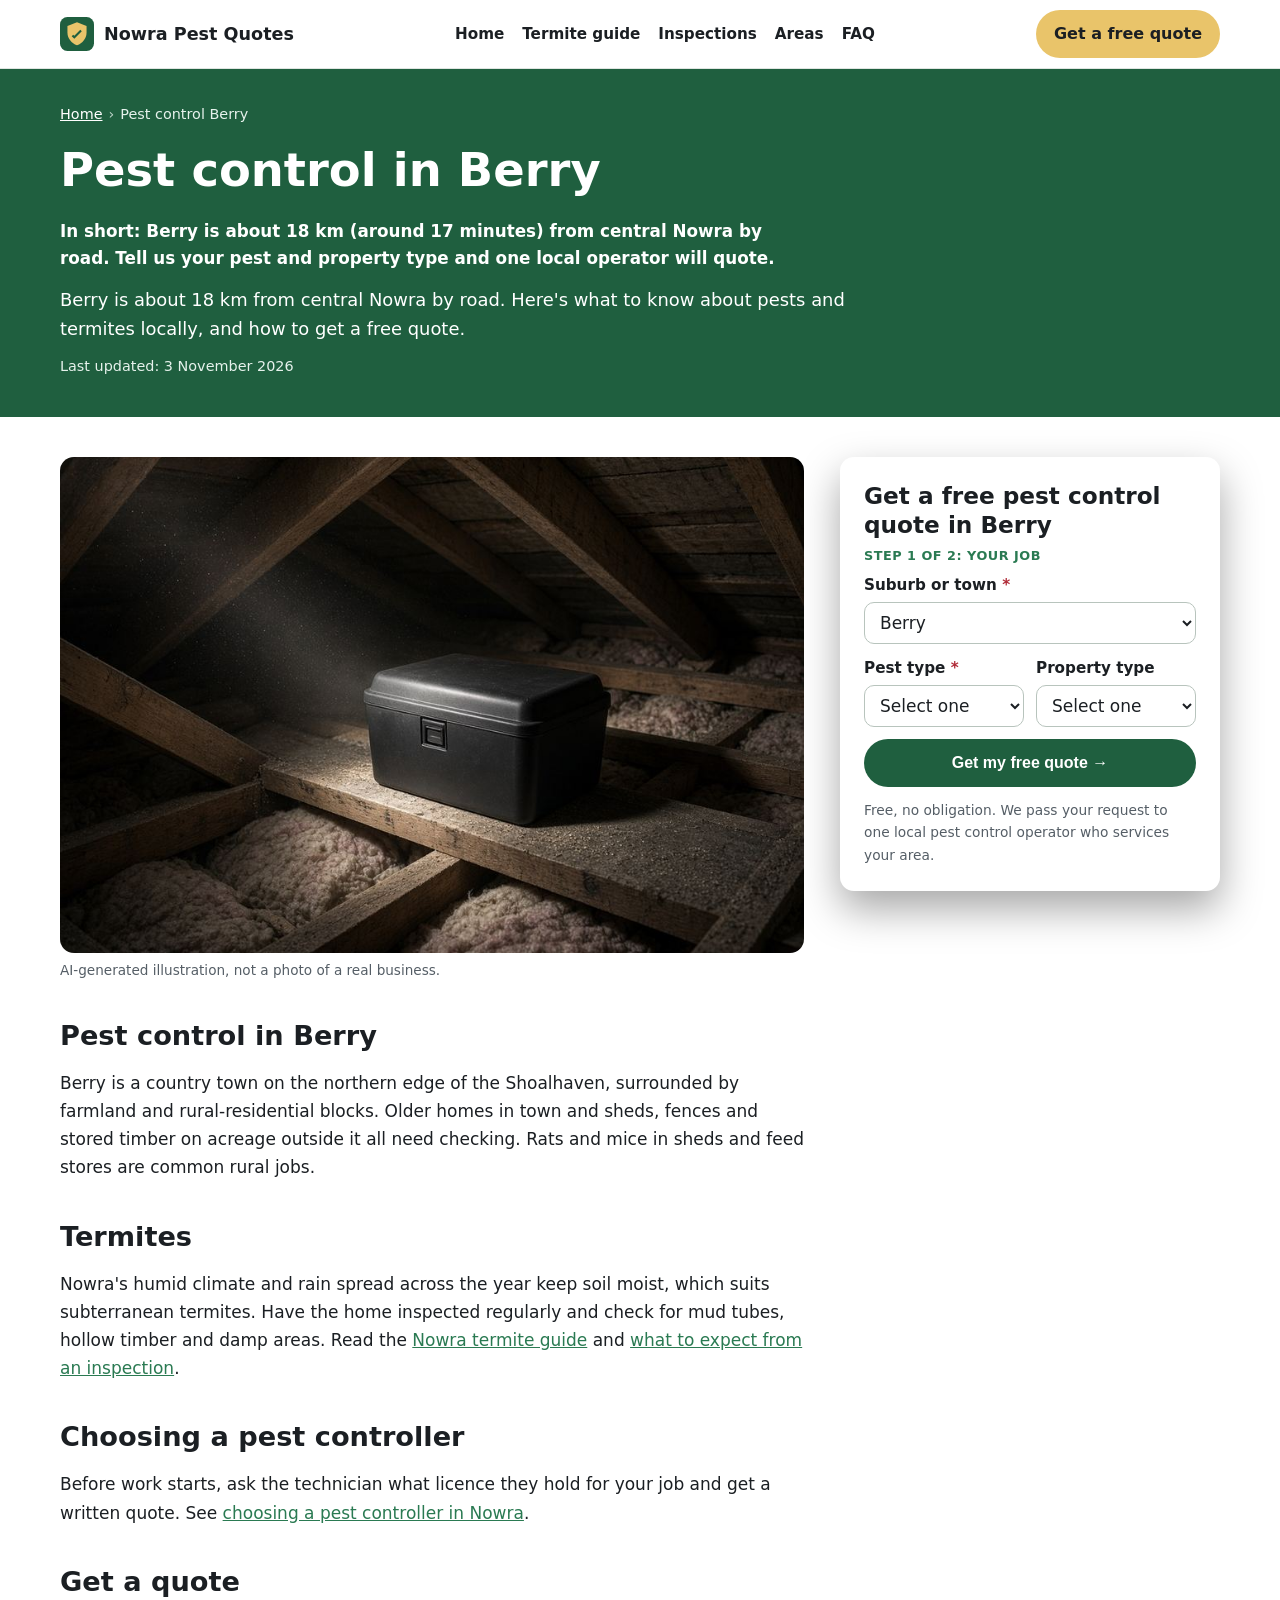
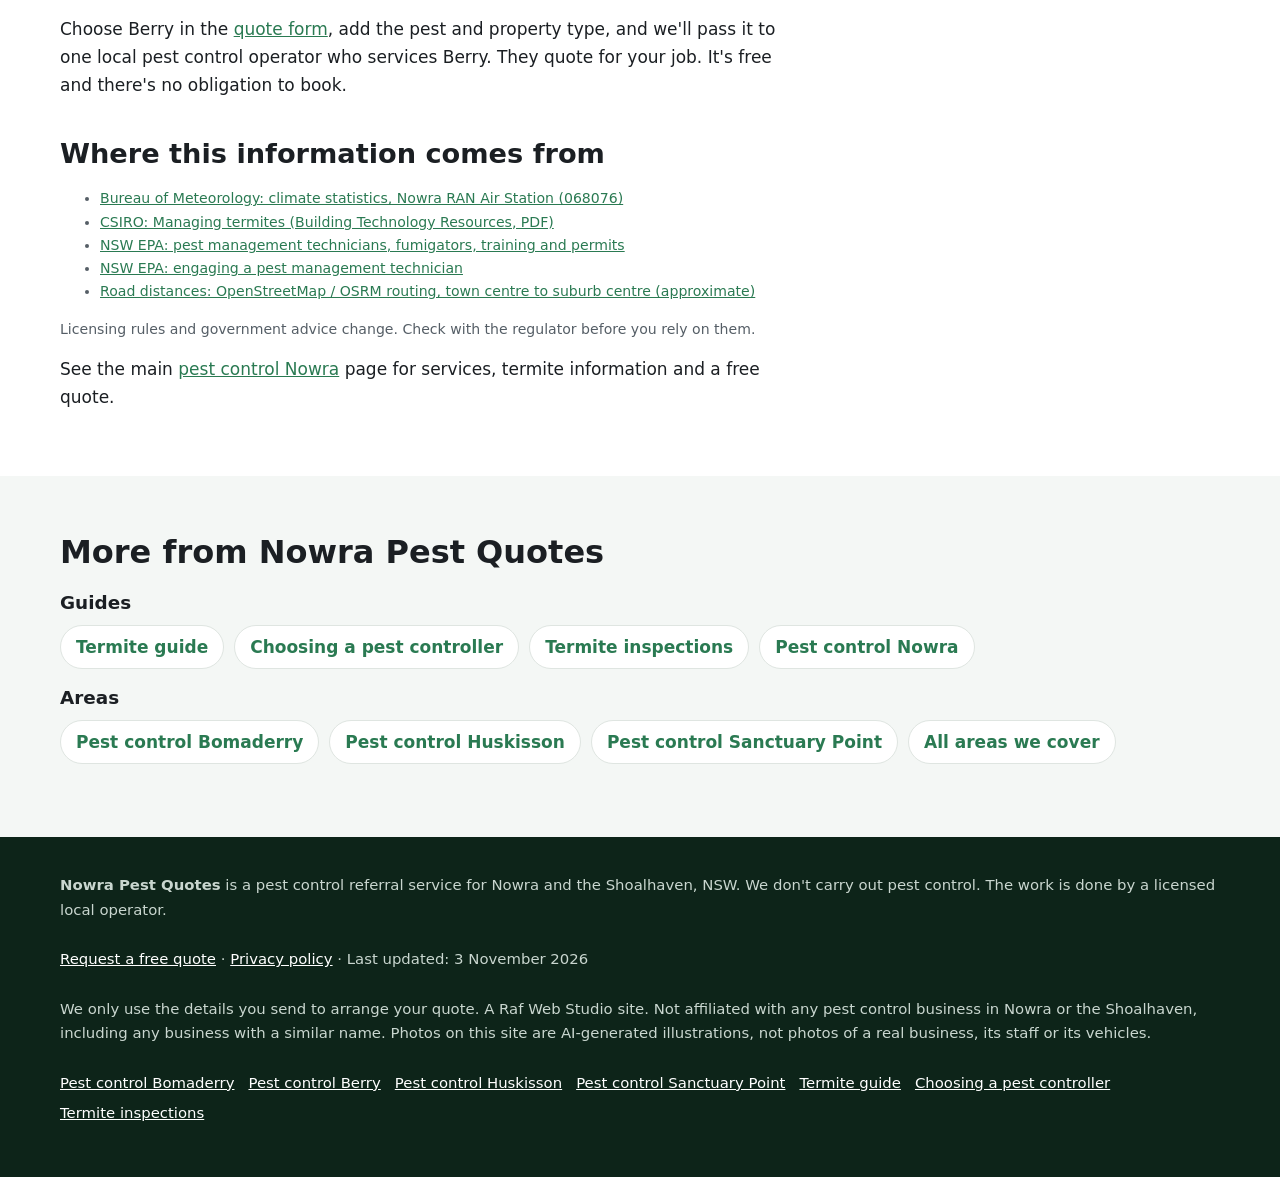
==== commit 4c170bf9: "SEO batch 5: keyword link to homepage on every subpage, homepage FAQ licence question swapped for lo" ====
--- a/pest-control-berry/index.html
+++ b/pest-control-berry/index.html
@@ -38,7 +38,7 @@
  "name": "Pest Control Berry | Free Pest and Termite Quotes, Berry NSW",
  "description": "Pest control and termite inspection quotes in Berry, about 18 km from central Nowra. A free referral service: one local operator quotes for your job.",
  "inLanguage": "en-AU",
- "dateModified": "2026-11-02",
+ "dateModified": "2026-11-03",
  "isPartOf": {
   "@id": "https://nowrapestcontrol.com/#website"
  }
@@ -112,7 +112,7 @@
     <h1 id="h1">Pest control in Berry</h1>
     <p class="summary">In short: Berry is about 18 km (around 17 minutes) from central Nowra by road. Tell us your pest and property type and one local operator will quote.</p>
     <p class="lead">Berry is about 18 km from central Nowra by road. Here's what to know about pests and termites locally, and how to get a free quote.</p>
-    <p class="updated">Last updated: 2 November 2026</p>
+    <p class="updated">Last updated: 3 November 2026</p>
   </div>
 </section>
 <div class="wrap page-grid">
@@ -130,6 +130,7 @@
 <ul class="sources"><li><a href="http://www.bom.gov.au/climate/averages/tables/cw_068076.shtml" rel="noopener">Bureau of Meteorology: climate statistics, Nowra RAN Air Station (068076)</a></li><li><a href="https://research.csiro.au/infratech/wp-content/uploads/sites/38/2024/12/3013%5FManagingTermites%5FWCAG.pdf" rel="noopener">CSIRO: Managing termites (Building Technology Resources, PDF)</a></li><li><a href="https://www.epa.nsw.gov.au/Your-environment/Pesticides/Licences-and-advice-for-occupational-pesticide-users/pest-management-technicians-fumigators-training-permits" rel="noopener">NSW EPA: pest management technicians, fumigators, training and permits</a></li><li><a href="https://www.epa.nsw.gov.au/Your-environment/Pesticides/pesticide-use-nsw/engaging-a-pest-management-technician" rel="noopener">NSW EPA: engaging a pest management technician</a></li><li><a href="https://www.openstreetmap.org/" rel="noopener">Road distances: OpenStreetMap / OSRM routing, town centre to suburb centre (approximate)</a></li></ul>
 <p class="sources">Licensing rules and government advice change. Check with the regulator before you rely on them.</p>
 
+<p class="home-link">See the main <a href="/">pest control Nowra</a> page for services, termite information and a free quote.</p>
   </article>
   <aside class="page-aside">
     <div class="hero-form-card" id="quote">
@@ -173,7 +174,7 @@
   <div class="wrap">
     <h2 id="more-h">More from Nowra Pest Quotes</h2>
     <h3>Guides</h3>
-    <ul class="link-list"><li><a href="/termites-nowra/">Termite guide</a></li><li><a href="/pest-control-licence-nsw/">Choosing a pest controller</a></li><li><a href="/termite-inspection/">Termite inspections</a></li><li><a href="/">Home</a></li></ul>
+    <ul class="link-list"><li><a href="/termites-nowra/">Termite guide</a></li><li><a href="/pest-control-licence-nsw/">Choosing a pest controller</a></li><li><a href="/termite-inspection/">Termite inspections</a></li><li><a href="/">Pest control Nowra</a></li></ul>
     <h3>Areas</h3>
     <ul class="link-list"><li><a href="/pest-control-bomaderry/">Pest control Bomaderry</a></li><li><a href="/pest-control-huskisson/">Pest control Huskisson</a></li><li><a href="/pest-control-sanctuary-point/">Pest control Sanctuary Point</a></li><li><a href="/#areas">All areas we cover</a></li></ul>
   </div>
@@ -183,7 +184,7 @@
 <footer class="site-footer">
   <div class="wrap">
     <p><strong>Nowra Pest Quotes</strong> is a pest control referral service for Nowra and the Shoalhaven, NSW. We don't carry out pest control. The work is done by a licensed local operator.</p>
-    <p><a href="#quote">Request a free quote</a> · <a href="/privacy.html">Privacy policy</a> · Last updated: 2 November 2026</p>
+    <p><a href="#quote">Request a free quote</a> · <a href="/privacy.html">Privacy policy</a> · Last updated: 3 November 2026</p>
     <p>We only use the details you send to arrange your quote. A Raf Web Studio site. Not affiliated with any pest control business in Nowra or the Shoalhaven, including any business with a similar name. Photos on this site are AI-generated illustrations, not photos of a real business, its staff or its vehicles.</p>
     <p class="footer-links"><a href="/pest-control-bomaderry/">Pest control Bomaderry</a> <a href="/pest-control-berry/">Pest control Berry</a> <a href="/pest-control-huskisson/">Pest control Huskisson</a> <a href="/pest-control-sanctuary-point/">Pest control Sanctuary Point</a> <a href="/termites-nowra/">Termite guide</a> <a href="/pest-control-licence-nsw/">Choosing a pest controller</a> <a href="/termite-inspection/">Termite inspections</a></p>
   </div>
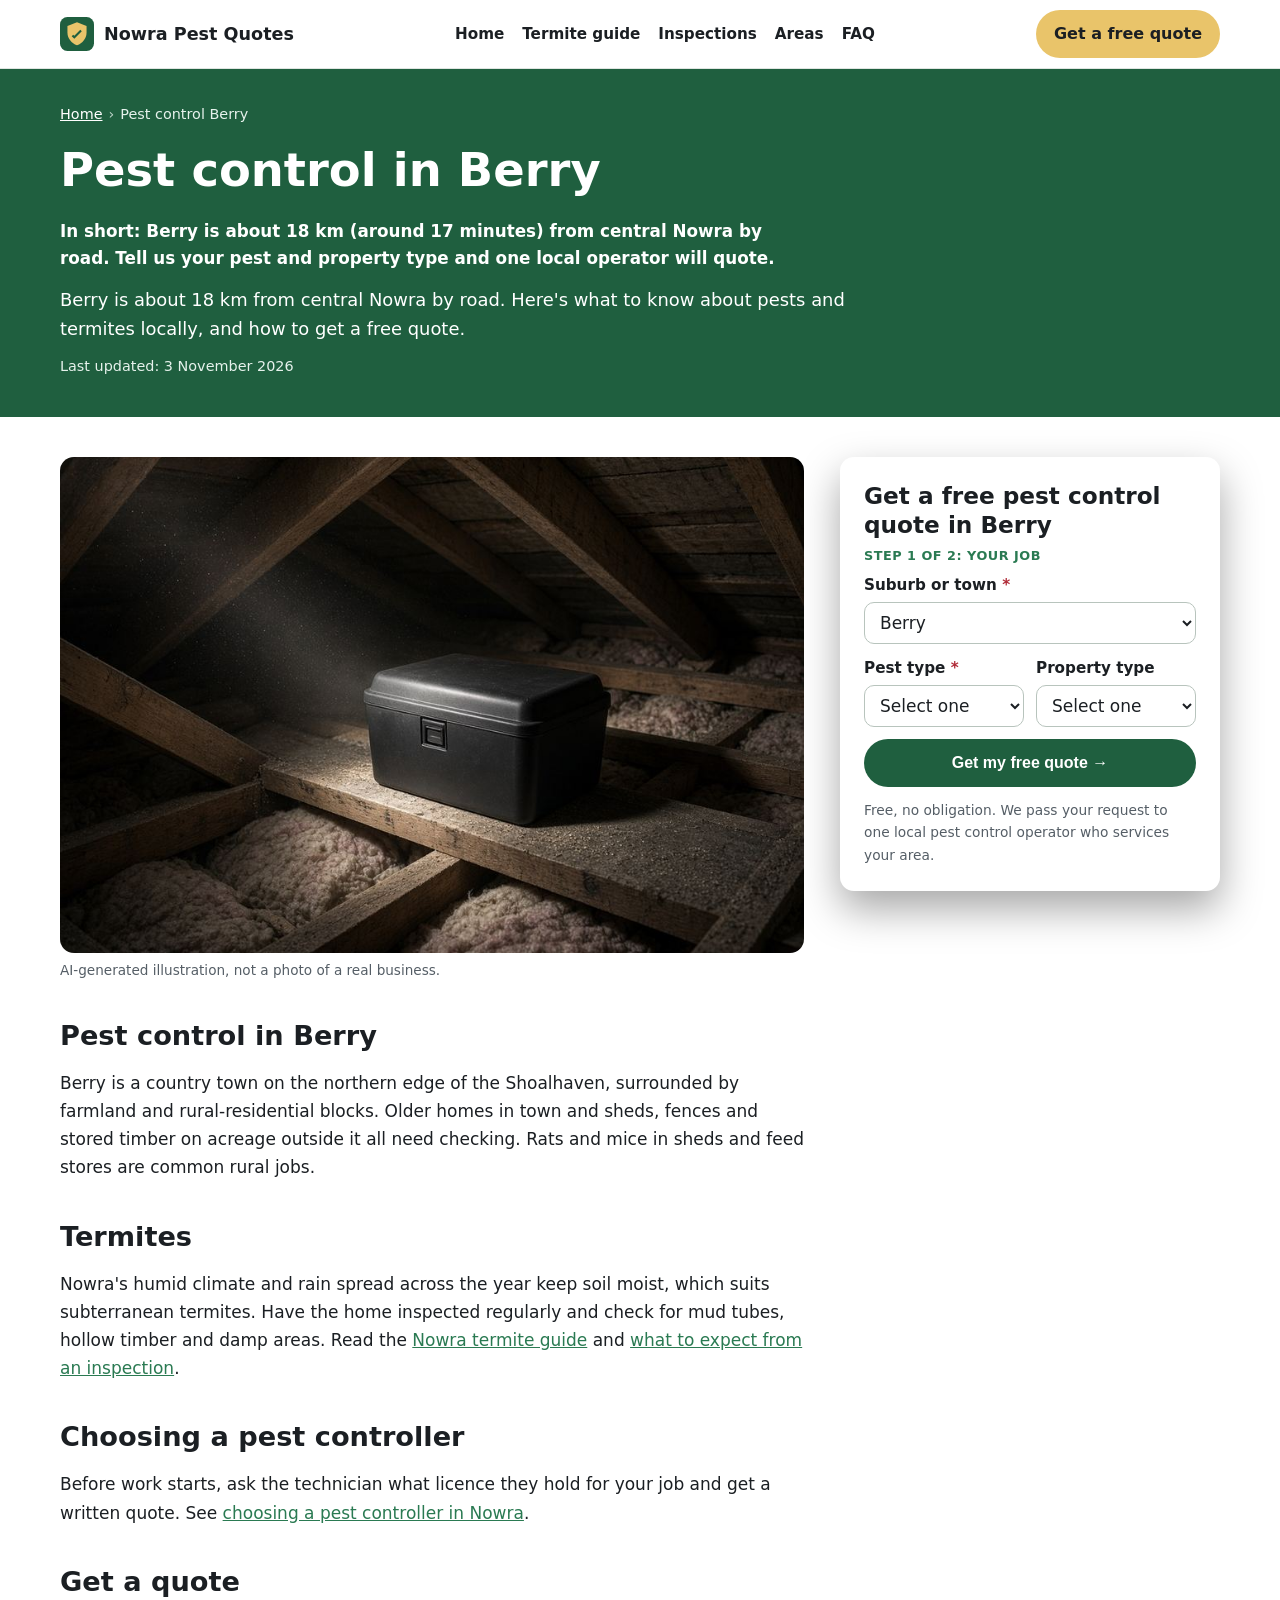
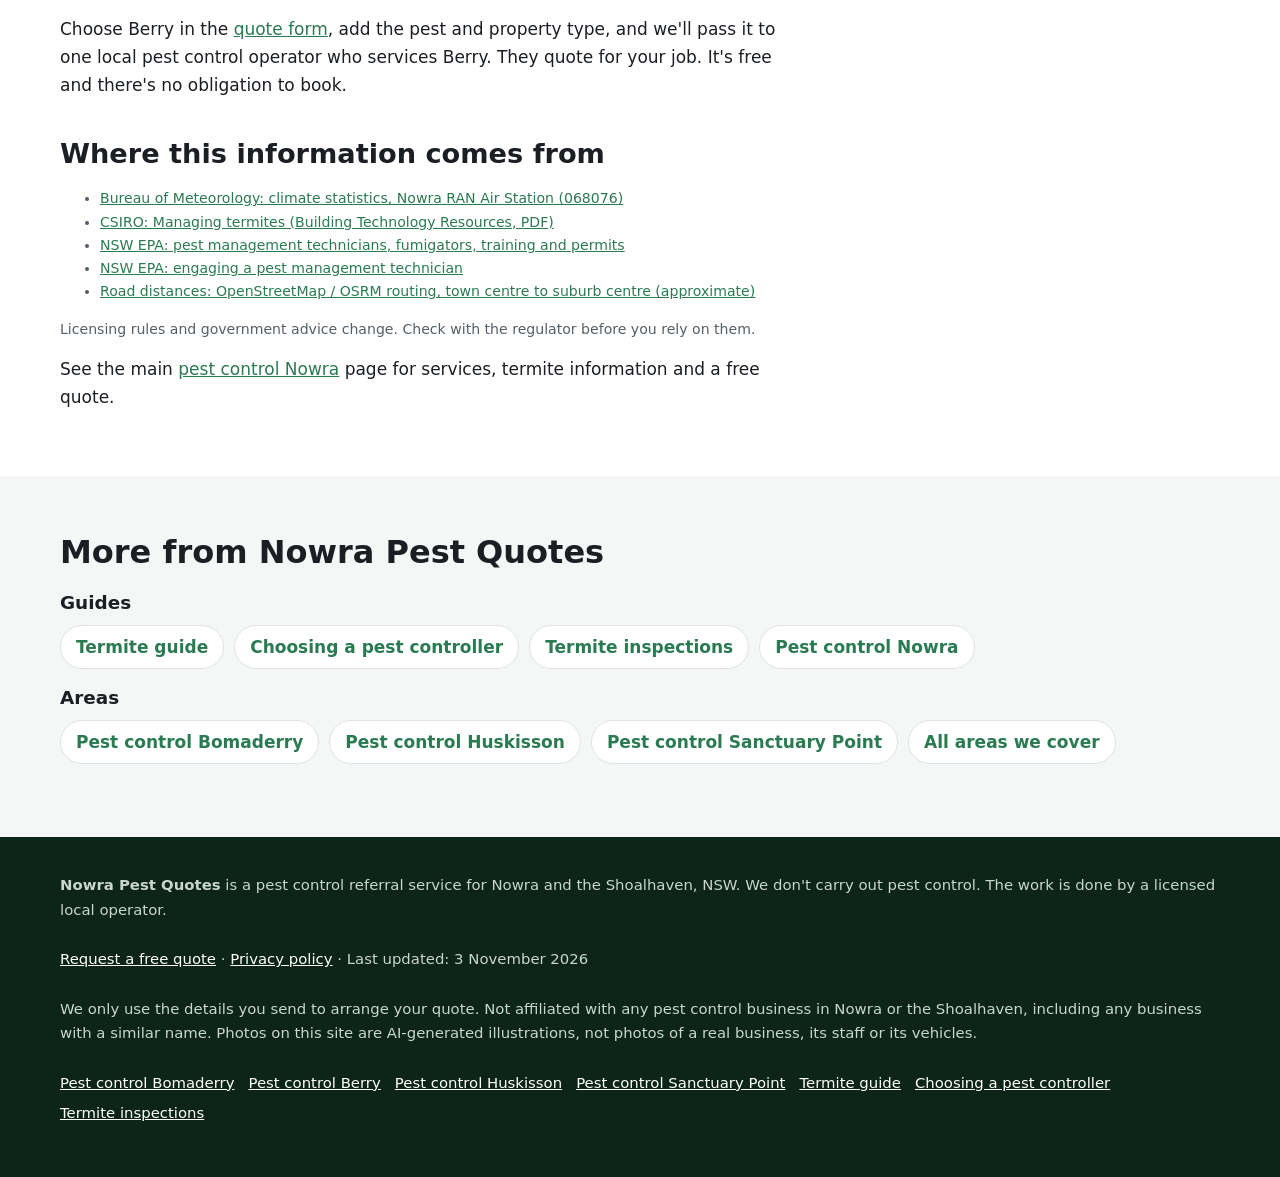
==== commit 760487cc: "Remove visible Raf Web Studio branding, parentOrganization schema and privacy contact email" ====
--- a/pest-control-berry/index.html
+++ b/pest-control-berry/index.html
@@ -139,7 +139,8 @@
         <input type="hidden" name="_subject" value="New quote request – nowrapestcontrol.com">
         <input type="hidden" name="_captcha" value="true">
         <input type="hidden" name="_template" value="table">
-        <input type="hidden" name="_next" value="https://nowrapestcontrol.com/thanks.html">
+        <input type="hidden" name="_next" value="https://nowrapestcontrol.com/thanks.html?lead=1">
+        <input type="hidden" name="_autoresponse" value="Thanks for your pest control request. We&#x27;ve received it and are passing it to a local pest control operator, who&#x27;ll be in touch shortly with availability and a price.">
         <input type="text" name="_honey" style="display:none" tabindex="-1" autocomplete="off" aria-hidden="true">
         <input type="hidden" name="source" value="nowrapestcontrol.com">
         <input type="hidden" name="page" value="/pest-control-berry/">
@@ -185,7 +186,7 @@
   <div class="wrap">
     <p><strong>Nowra Pest Quotes</strong> is a pest control referral service for Nowra and the Shoalhaven, NSW. We don't carry out pest control. The work is done by a licensed local operator.</p>
     <p><a href="#quote">Request a free quote</a> · <a href="/privacy.html">Privacy policy</a> · Last updated: 3 November 2026</p>
-    <p>We only use the details you send to arrange your quote. A Raf Web Studio site. Not affiliated with any pest control business in Nowra or the Shoalhaven, including any business with a similar name. Photos on this site are AI-generated illustrations, not photos of a real business, its staff or its vehicles.</p>
+    <p>We only use the details you send to arrange your quote. Not affiliated with any pest control business in Nowra or the Shoalhaven, including any business with a similar name. Photos on this site are AI-generated illustrations, not photos of a real business, its staff or its vehicles.</p>
     <p class="footer-links"><a href="/pest-control-bomaderry/">Pest control Bomaderry</a> <a href="/pest-control-berry/">Pest control Berry</a> <a href="/pest-control-huskisson/">Pest control Huskisson</a> <a href="/pest-control-sanctuary-point/">Pest control Sanctuary Point</a> <a href="/termites-nowra/">Termite guide</a> <a href="/pest-control-licence-nsw/">Choosing a pest controller</a> <a href="/termite-inspection/">Termite inspections</a></p>
   </div>
 </footer>
